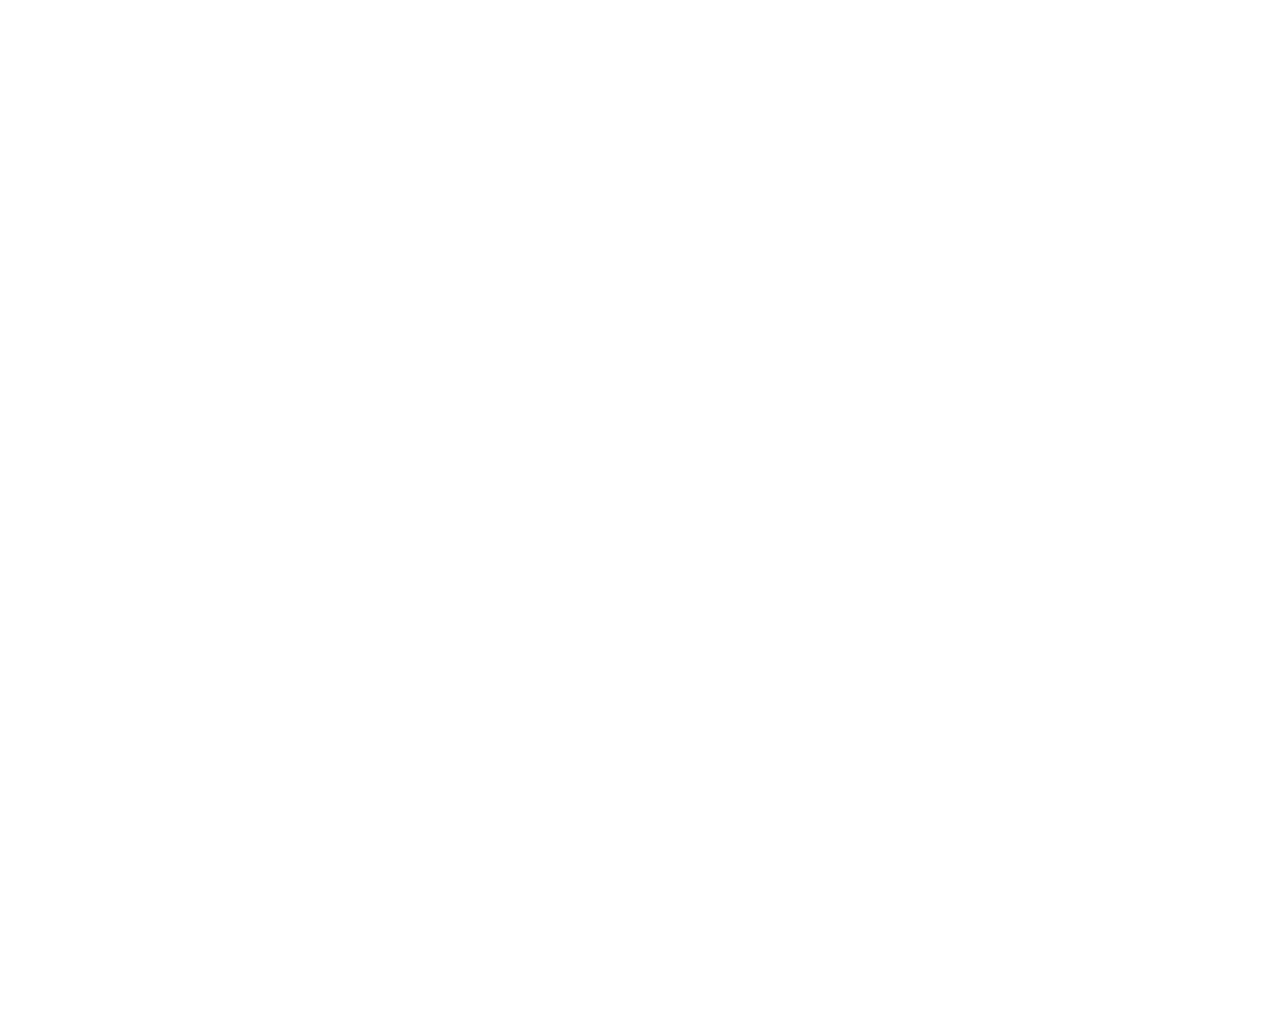
==== app/icon.html @ 933ccbf7 "Own repo in games/: history split out of small-games and featured-games, own Mac app in app/, no All" ====
<!doctype html>
<html><head><meta charset="utf-8"><title>Rook-like icon</title>
<style>html,body{margin:0;background:transparent}svg{display:block;width:1024px;height:1024px}</style></head>
<body><div id="out"></div>
<!-- The game's own stone art and its gradients, so the Rook-like icon shows the real Castle Carl stone. -->
<svg width="0" height="0" style="position:absolute"><defs id="stone-defs">
  <linearGradient id="body0" x1="0" y1="0" x2=".6" y2="1"><stop offset="0" stop-color="#7cc0ff"/><stop offset=".5" stop-color="#3b8be8"/><stop offset="1" stop-color="#1f5bb0"/></linearGradient>
  <linearGradient id="body1" x1="0" y1="0" x2=".6" y2="1"><stop offset="0" stop-color="#ff9a84"/><stop offset=".5" stop-color="#ec5440"/><stop offset="1" stop-color="#b02d1f"/></linearGradient>
  <linearGradient id="sheen" x1="0" y1="0" x2="0" y2="1"><stop offset="0" stop-color="#fff" stop-opacity=".38"/><stop offset=".45" stop-color="#fff" stop-opacity="0"/></linearGradient>
</defs></svg>
<script src="../stones/src/rules.js"></script><script src="../stones/src/art.js"></script>
<script>
/* The Rook-like app icon: a macOS-style rounded square (824px tile, 100px margin) drawn as SVG. */
const tile=(bg,inner)=>`<svg xmlns="http://www.w3.org/2000/svg" viewBox="0 0 1024 1024"><defs><clipPath id="c"><rect x="100" y="100" width="824" height="824" rx="185"/></clipPath>
<linearGradient id="sh" x1="0" y1="0" x2="0" y2="1"><stop offset="0" stop-color="#fff" stop-opacity=".18"/><stop offset=".5" stop-color="#fff" stop-opacity="0"/></linearGradient></defs>
<g clip-path="url(#c)">${bg}${inner}<rect x="100" y="100" width="824" height="824" fill="url(#sh)"/></g></svg>`;
const fill=(c1,c2)=>`<defs><linearGradient id="bg" x1="0" y1="0" x2="0" y2="1"><stop offset="0" stop-color="${c1}"/><stop offset="1" stop-color="${c2}"/></linearGradient></defs><rect x="0" y="0" width="1024" height="1024" fill="url(#bg)"/>`;
const ICON=tile(fill('#2b3d66','#121a2c'),(()=>{ // two real game stones (art.js) clashing: Castle Carl the rook against a knight
      const place=(svg,x,y,size)=>svg.replace('<svg ',`<svg x="${x}" y="${y}" width="${size}" height="${size}" `);
      const spark=`<g transform="translate(594 520)"><circle r="120" fill="url(#glow)"/>${[0,90].map(a=>`<path d="M0 -84 L15 0 L0 84 L-15 0 Z" fill="#fff4c2" transform="rotate(${a})"/>`).join('')}${[45,135].map(a=>`<path d="M0 -54 L11 0 L0 54 L-11 0 Z" fill="#ffd34d" transform="rotate(${a})"/>`).join('')}<circle r="20" fill="#fff"/></g>`;
      return `<defs>${document.getElementById('stone-defs').innerHTML}<radialGradient id="glow"><stop offset="0" stop-color="#ffd34d" stop-opacity=".75"/><stop offset="1" stop-color="#ffd34d" stop-opacity="0"/></radialGradient></defs>`
        +`<ellipse cx="490" cy="790" rx="320" ry="34" fill="#000" opacity=".22"/>`
        +place(drawStone({type:'N',spikes:[0,0,0,2]},OPPONENT),562,350,340)
        +place(drawStone({type:'R',spikes:[2,2,2,2]},YOU),106,260,520)+spark;})());
document.getElementById('out').innerHTML=ICON;
</script></body></html>
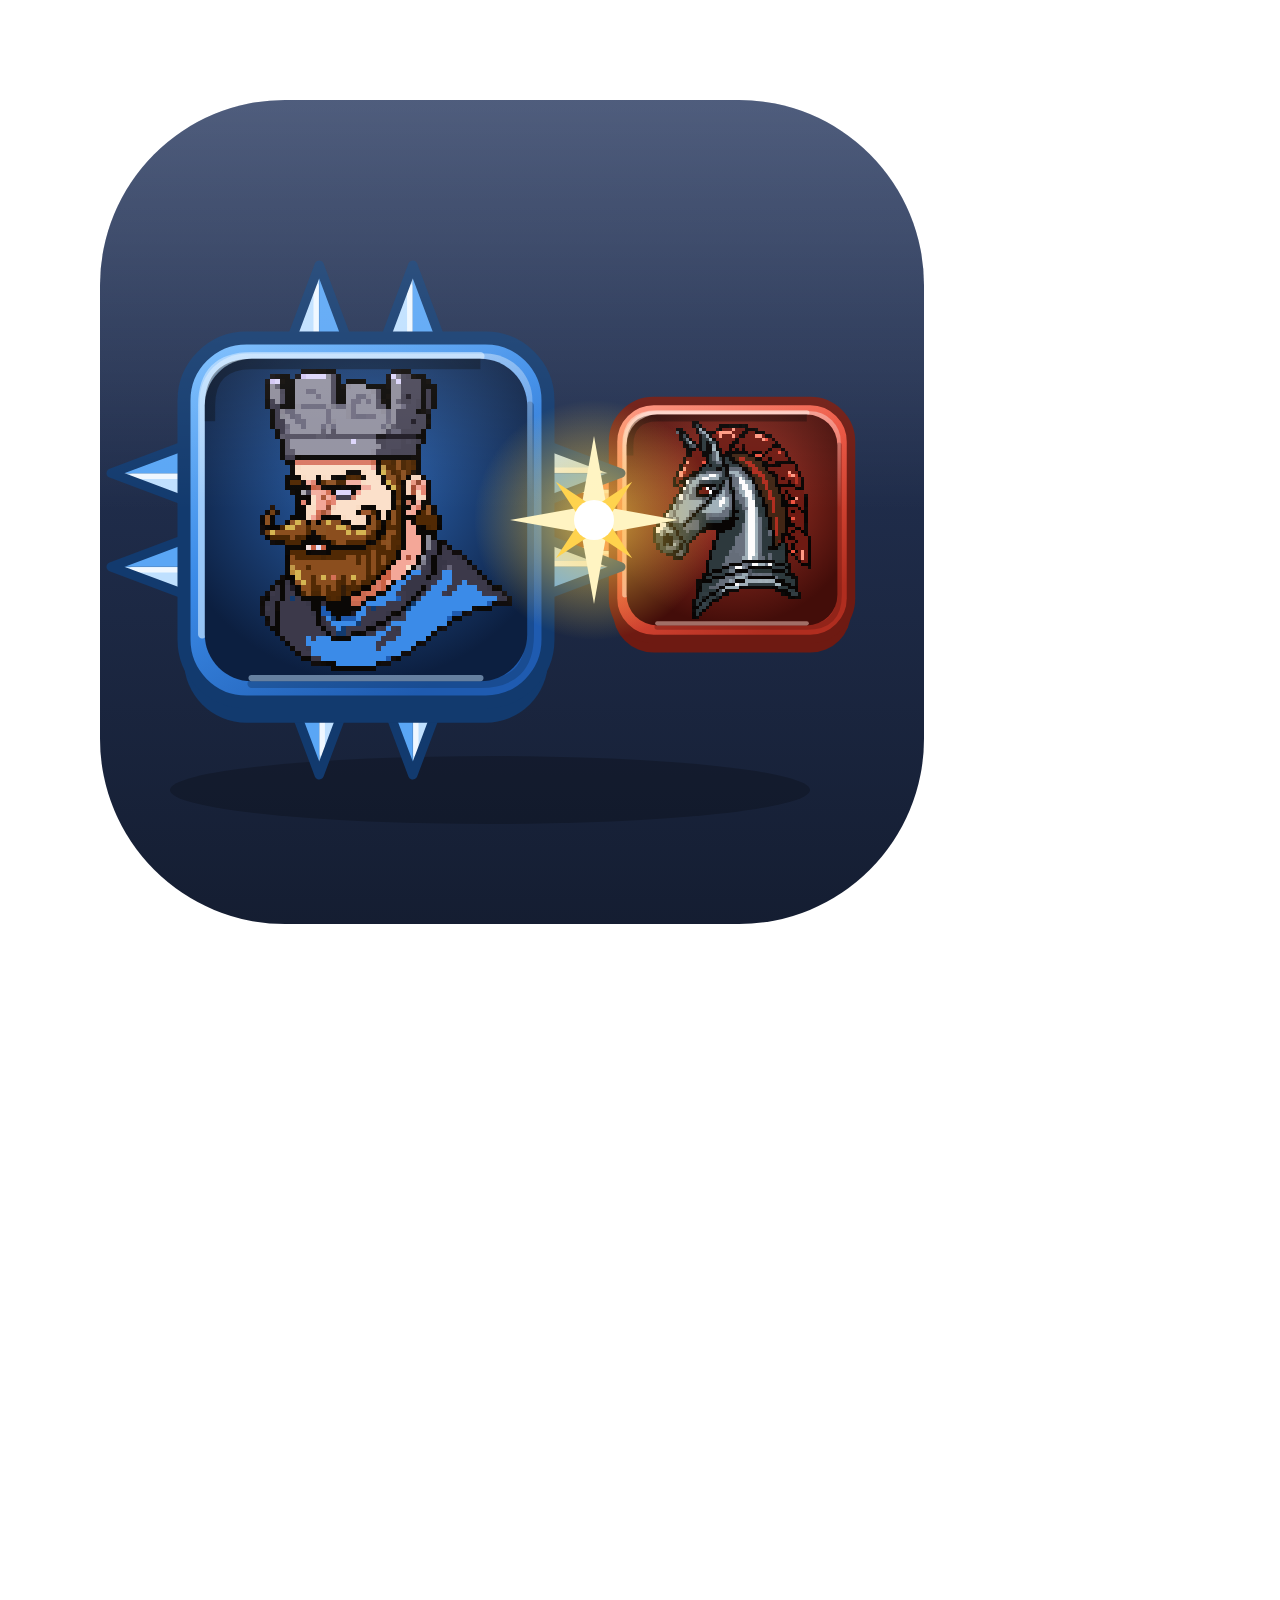
==== commit 4a7bcb1c: "Rook-like: the app icon shows the current PixelLab rook and knight stones icon.html loads src/ and a" ====
--- a/app/icon.html
+++ b/app/icon.html
@@ -2,25 +2,39 @@
 <html><head><meta charset="utf-8"><title>Rook-like icon</title>
 <style>html,body{margin:0;background:transparent}svg{display:block;width:1024px;height:1024px}</style></head>
 <body><div id="out"></div>
-<!-- The game's own stone art and its gradients, so the Rook-like icon shows the real Castle Carl stone. -->
+<!-- The game's own stone art: these gradients are copied from the <defs> of index.html, so re-copy them if those change. -->
 <svg width="0" height="0" style="position:absolute"><defs id="stone-defs">
-  <linearGradient id="body0" x1="0" y1="0" x2=".6" y2="1"><stop offset="0" stop-color="#7cc0ff"/><stop offset=".5" stop-color="#3b8be8"/><stop offset="1" stop-color="#1f5bb0"/></linearGradient>
-  <linearGradient id="body1" x1="0" y1="0" x2=".6" y2="1"><stop offset="0" stop-color="#ff9a84"/><stop offset=".5" stop-color="#ec5440"/><stop offset="1" stop-color="#b02d1f"/></linearGradient>
-  <linearGradient id="sheen" x1="0" y1="0" x2="0" y2="1"><stop offset="0" stop-color="#fff" stop-opacity=".38"/><stop offset=".45" stop-color="#fff" stop-opacity="0"/></linearGradient>
+    <linearGradient id="body-you" x1="0" y1="0" x2=".6" y2="1"><stop offset="0" stop-color="#7cc0ff"/><stop offset=".5" stop-color="#3b8be8"/><stop offset="1" stop-color="#1f5bb0"/></linearGradient>
+    <linearGradient id="body-opponent" x1="0" y1="0" x2=".6" y2="1"><stop offset="0" stop-color="#ff9a84"/><stop offset=".5" stop-color="#ec5440"/><stop offset="1" stop-color="#b02d1f"/></linearGradient>
+    <linearGradient id="body-debris" x1="0" y1="0" x2=".6" y2="1"><stop offset="0" stop-color="#4a4a54"/><stop offset="1" stop-color="#121216"/></linearGradient>
+    <linearGradient id="gold" x1="0" y1="0" x2="0" y2="1"><stop offset="0" stop-color="#fff2a8"/><stop offset=".5" stop-color="#f3c54a"/><stop offset="1" stop-color="#b8860b"/></linearGradient>
+    <linearGradient id="sheen" x1="0" y1="0" x2="0" y2="1"><stop offset="0" stop-color="#fff" stop-opacity=".38"/><stop offset=".45" stop-color="#fff" stop-opacity="0"/></linearGradient>
+    <!-- art.js: skin, the right-side shading every shape gets, metal, the stone's inner face, portrait vignette and glow -->
+    <radialGradient id="art-skin" cx=".38" cy=".32" r=".8"><stop offset="0" stop-color="#fde3c6"/><stop offset=".55" stop-color="#f2c9a0"/><stop offset="1" stop-color="#d39b72"/></radialGradient>
+    <linearGradient id="art-shade" x1="0" y1="0" x2="1" y2=".35"><stop offset=".45" stop-color="#000" stop-opacity="0"/><stop offset="1" stop-color="#000" stop-opacity=".28"/></linearGradient>
+    <linearGradient id="art-metal" x1="0" y1="0" x2="1" y2="1"><stop offset="0" stop-color="#f2f5fa"/><stop offset=".45" stop-color="#b9c1d1"/><stop offset="1" stop-color="#6f7a8e"/></linearGradient>
+    <radialGradient id="art-face" cx=".45" cy=".4" r=".7"><stop offset="0" stop-color="#fff" stop-opacity=".22"/><stop offset=".7" stop-color="#fff" stop-opacity="0"/><stop offset="1" stop-color="#000" stop-opacity=".12"/></radialGradient>
+    <radialGradient id="art-vignette" cx=".5" cy=".45" r=".7"><stop offset=".6" stop-color="#000" stop-opacity="0"/><stop offset="1" stop-color="#000" stop-opacity=".45"/></radialGradient>
+    <radialGradient id="well-you" cx=".5" cy=".38" r=".62"><stop offset="0" stop-color="#2d66b4"/><stop offset="1" stop-color="#0c1f40"/></radialGradient>
+    <radialGradient id="well-opponent" cx=".5" cy=".38" r=".62"><stop offset="0" stop-color="#b03a2c"/><stop offset="1" stop-color="#430d09"/></radialGradient>
+    <radialGradient id="well-debris" cx=".5" cy=".38" r=".62"><stop offset="0" stop-color="#2e2e36"/><stop offset="1" stop-color="#08080a"/></radialGradient>
+    <clipPath id="art-clip"><rect x="19" y="19" width="62" height="62" rx="9"/></clipPath>
+    <radialGradient id="art-glow"><stop offset="0" stop-color="#9b5de5" stop-opacity=".45"/><stop offset="1" stop-color="#9b5de5" stop-opacity="0"/></radialGradient>
 </defs></svg>
-<script src="../stones/src/rules.js"></script><script src="../stones/src/art.js"></script>
+<script src="../src/rules.js"></script><script src="../src/art.js"></script>
 <script>
+STONE_ART_FOLDER = '../art/stones/'; // the portraits, relative to this page
 /* The Rook-like app icon: a macOS-style rounded square (824px tile, 100px margin) drawn as SVG. */
 const tile=(bg,inner)=>`<svg xmlns="http://www.w3.org/2000/svg" viewBox="0 0 1024 1024"><defs><clipPath id="c"><rect x="100" y="100" width="824" height="824" rx="185"/></clipPath>
 <linearGradient id="sh" x1="0" y1="0" x2="0" y2="1"><stop offset="0" stop-color="#fff" stop-opacity=".18"/><stop offset=".5" stop-color="#fff" stop-opacity="0"/></linearGradient></defs>
 <g clip-path="url(#c)">${bg}${inner}<rect x="100" y="100" width="824" height="824" fill="url(#sh)"/></g></svg>`;
 const fill=(c1,c2)=>`<defs><linearGradient id="bg" x1="0" y1="0" x2="0" y2="1"><stop offset="0" stop-color="${c1}"/><stop offset="1" stop-color="${c2}"/></linearGradient></defs><rect x="0" y="0" width="1024" height="1024" fill="url(#bg)"/>`;
-const ICON=tile(fill('#2b3d66','#121a2c'),(()=>{ // two real game stones (art.js) clashing: Castle Carl the rook against a knight
+const ICON=tile(fill('#2b3d66','#121a2c'),(()=>{ // two real game stones (art.js) clashing: the rook against Neigh Nigel the knight
       const place=(svg,x,y,size)=>svg.replace('<svg ',`<svg x="${x}" y="${y}" width="${size}" height="${size}" `);
       const spark=`<g transform="translate(594 520)"><circle r="120" fill="url(#glow)"/>${[0,90].map(a=>`<path d="M0 -84 L15 0 L0 84 L-15 0 Z" fill="#fff4c2" transform="rotate(${a})"/>`).join('')}${[45,135].map(a=>`<path d="M0 -54 L11 0 L0 54 L-11 0 Z" fill="#ffd34d" transform="rotate(${a})"/>`).join('')}<circle r="20" fill="#fff"/></g>`;
       return `<defs>${document.getElementById('stone-defs').innerHTML}<radialGradient id="glow"><stop offset="0" stop-color="#ffd34d" stop-opacity=".75"/><stop offset="1" stop-color="#ffd34d" stop-opacity="0"/></radialGradient></defs>`
         +`<ellipse cx="490" cy="790" rx="320" ry="34" fill="#000" opacity=".22"/>`
-        +place(drawStone({type:'N',spikes:[0,0,0,2]},OPPONENT),562,350,340)
-        +place(drawStone({type:'R',spikes:[2,2,2,2]},YOU),106,260,520)+spark;})());
+        +place(drawStone({type:'knight',spikes:[0,0,0,2]},OPPONENT),562,350,340)
+        +place(drawStone({type:'rook',spikes:[2,2,2,2]},YOU),106,260,520)+spark;})());
 document.getElementById('out').innerHTML=ICON;
 </script></body></html>
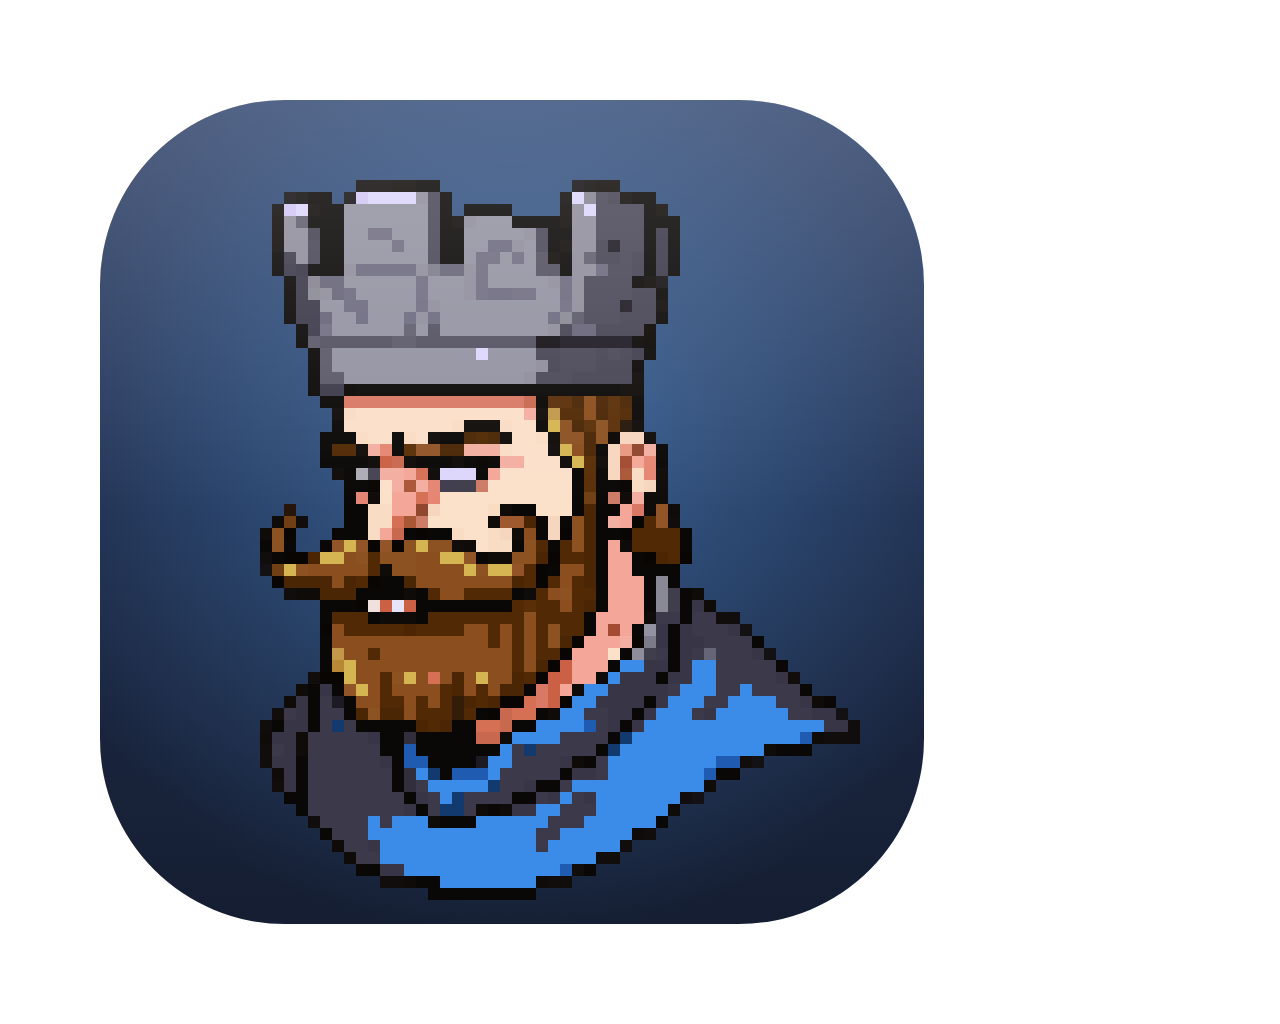
==== commit 057a7f72: "Rook-like: the app icon is just the rook's bust, no stone or spikes" ====
--- a/app/icon.html
+++ b/app/icon.html
@@ -1,40 +1,21 @@
 <!doctype html>
 <html><head><meta charset="utf-8"><title>Rook-like icon</title>
 <style>html,body{margin:0;background:transparent}svg{display:block;width:1024px;height:1024px}</style></head>
-<body><div id="out"></div>
-<!-- The game's own stone art: these gradients are copied from the <defs> of index.html, so re-copy them if those change. -->
-<svg width="0" height="0" style="position:absolute"><defs id="stone-defs">
-    <linearGradient id="body-you" x1="0" y1="0" x2=".6" y2="1"><stop offset="0" stop-color="#7cc0ff"/><stop offset=".5" stop-color="#3b8be8"/><stop offset="1" stop-color="#1f5bb0"/></linearGradient>
-    <linearGradient id="body-opponent" x1="0" y1="0" x2=".6" y2="1"><stop offset="0" stop-color="#ff9a84"/><stop offset=".5" stop-color="#ec5440"/><stop offset="1" stop-color="#b02d1f"/></linearGradient>
-    <linearGradient id="body-debris" x1="0" y1="0" x2=".6" y2="1"><stop offset="0" stop-color="#4a4a54"/><stop offset="1" stop-color="#121216"/></linearGradient>
-    <linearGradient id="gold" x1="0" y1="0" x2="0" y2="1"><stop offset="0" stop-color="#fff2a8"/><stop offset=".5" stop-color="#f3c54a"/><stop offset="1" stop-color="#b8860b"/></linearGradient>
-    <linearGradient id="sheen" x1="0" y1="0" x2="0" y2="1"><stop offset="0" stop-color="#fff" stop-opacity=".38"/><stop offset=".45" stop-color="#fff" stop-opacity="0"/></linearGradient>
-    <!-- art.js: skin, the right-side shading every shape gets, metal, the stone's inner face, portrait vignette and glow -->
-    <radialGradient id="art-skin" cx=".38" cy=".32" r=".8"><stop offset="0" stop-color="#fde3c6"/><stop offset=".55" stop-color="#f2c9a0"/><stop offset="1" stop-color="#d39b72"/></radialGradient>
-    <linearGradient id="art-shade" x1="0" y1="0" x2="1" y2=".35"><stop offset=".45" stop-color="#000" stop-opacity="0"/><stop offset="1" stop-color="#000" stop-opacity=".28"/></linearGradient>
-    <linearGradient id="art-metal" x1="0" y1="0" x2="1" y2="1"><stop offset="0" stop-color="#f2f5fa"/><stop offset=".45" stop-color="#b9c1d1"/><stop offset="1" stop-color="#6f7a8e"/></linearGradient>
-    <radialGradient id="art-face" cx=".45" cy=".4" r=".7"><stop offset="0" stop-color="#fff" stop-opacity=".22"/><stop offset=".7" stop-color="#fff" stop-opacity="0"/><stop offset="1" stop-color="#000" stop-opacity=".12"/></radialGradient>
-    <radialGradient id="art-vignette" cx=".5" cy=".45" r=".7"><stop offset=".6" stop-color="#000" stop-opacity="0"/><stop offset="1" stop-color="#000" stop-opacity=".45"/></radialGradient>
-    <radialGradient id="well-you" cx=".5" cy=".38" r=".62"><stop offset="0" stop-color="#2d66b4"/><stop offset="1" stop-color="#0c1f40"/></radialGradient>
-    <radialGradient id="well-opponent" cx=".5" cy=".38" r=".62"><stop offset="0" stop-color="#b03a2c"/><stop offset="1" stop-color="#430d09"/></radialGradient>
-    <radialGradient id="well-debris" cx=".5" cy=".38" r=".62"><stop offset="0" stop-color="#2e2e36"/><stop offset="1" stop-color="#08080a"/></radialGradient>
-    <clipPath id="art-clip"><rect x="19" y="19" width="62" height="62" rx="9"/></clipPath>
-    <radialGradient id="art-glow"><stop offset="0" stop-color="#9b5de5" stop-opacity=".45"/><stop offset="1" stop-color="#9b5de5" stop-opacity="0"/></radialGradient>
-</defs></svg>
-<script src="../src/rules.js"></script><script src="../src/art.js"></script>
-<script>
-STONE_ART_FOLDER = '../art/stones/'; // the portraits, relative to this page
-/* The Rook-like app icon: a macOS-style rounded square (824px tile, 100px margin) drawn as SVG. */
-const tile=(bg,inner)=>`<svg xmlns="http://www.w3.org/2000/svg" viewBox="0 0 1024 1024"><defs><clipPath id="c"><rect x="100" y="100" width="824" height="824" rx="185"/></clipPath>
-<linearGradient id="sh" x1="0" y1="0" x2="0" y2="1"><stop offset="0" stop-color="#fff" stop-opacity=".18"/><stop offset=".5" stop-color="#fff" stop-opacity="0"/></linearGradient></defs>
-<g clip-path="url(#c)">${bg}${inner}<rect x="100" y="100" width="824" height="824" fill="url(#sh)"/></g></svg>`;
-const fill=(c1,c2)=>`<defs><linearGradient id="bg" x1="0" y1="0" x2="0" y2="1"><stop offset="0" stop-color="${c1}"/><stop offset="1" stop-color="${c2}"/></linearGradient></defs><rect x="0" y="0" width="1024" height="1024" fill="url(#bg)"/>`;
-const ICON=tile(fill('#2b3d66','#121a2c'),(()=>{ // two real game stones (art.js) clashing: the rook against Neigh Nigel the knight
-      const place=(svg,x,y,size)=>svg.replace('<svg ',`<svg x="${x}" y="${y}" width="${size}" height="${size}" `);
-      const spark=`<g transform="translate(594 520)"><circle r="120" fill="url(#glow)"/>${[0,90].map(a=>`<path d="M0 -84 L15 0 L0 84 L-15 0 Z" fill="#fff4c2" transform="rotate(${a})"/>`).join('')}${[45,135].map(a=>`<path d="M0 -54 L11 0 L0 54 L-11 0 Z" fill="#ffd34d" transform="rotate(${a})"/>`).join('')}<circle r="20" fill="#fff"/></g>`;
-      return `<defs>${document.getElementById('stone-defs').innerHTML}<radialGradient id="glow"><stop offset="0" stop-color="#ffd34d" stop-opacity=".75"/><stop offset="1" stop-color="#ffd34d" stop-opacity="0"/></radialGradient></defs>`
-        +`<ellipse cx="490" cy="790" rx="320" ry="34" fill="#000" opacity=".22"/>`
-        +place(drawStone({type:'knight',spikes:[0,0,0,2]},OPPONENT),562,350,340)
-        +place(drawStone({type:'rook',spikes:[2,2,2,2]},YOU),106,260,520)+spark;})());
-document.getElementById('out').innerHTML=ICON;
-</script></body></html>
+<body>
+<!-- The Rook-like app icon: a macOS-style rounded square (824px tile, 100px margin) with the rook's own
+     64 x 64 PixelLab portrait on it, blown up 12x with its pixels kept sharp and his bust resting on the bottom edge. -->
+<svg xmlns="http://www.w3.org/2000/svg" viewBox="0 0 1024 1024">
+  <defs>
+    <clipPath id="c"><rect x="100" y="100" width="824" height="824" rx="185"/></clipPath>
+    <linearGradient id="bg" x1="0" y1="0" x2="0" y2="1"><stop offset="0" stop-color="#2b3d66"/><stop offset="1" stop-color="#121a2c"/></linearGradient>
+    <radialGradient id="glow" cx=".5" cy=".42" r=".5"><stop offset="0" stop-color="#5aa6f5" stop-opacity=".45"/><stop offset="1" stop-color="#5aa6f5" stop-opacity="0"/></radialGradient>
+    <linearGradient id="sh" x1="0" y1="0" x2="0" y2="1"><stop offset="0" stop-color="#fff" stop-opacity=".18"/><stop offset=".5" stop-color="#fff" stop-opacity="0"/></linearGradient>
+  </defs>
+  <g clip-path="url(#c)">
+    <rect width="1024" height="1024" fill="url(#bg)"/>
+    <rect width="1024" height="1024" fill="url(#glow)"/>
+    <image href="../art/stones/rook-blue.png" x="128" y="156" width="768" height="768" style="image-rendering:pixelated"/>
+    <rect x="100" y="100" width="824" height="824" fill="url(#sh)"/>
+  </g>
+</svg>
+</body></html>
